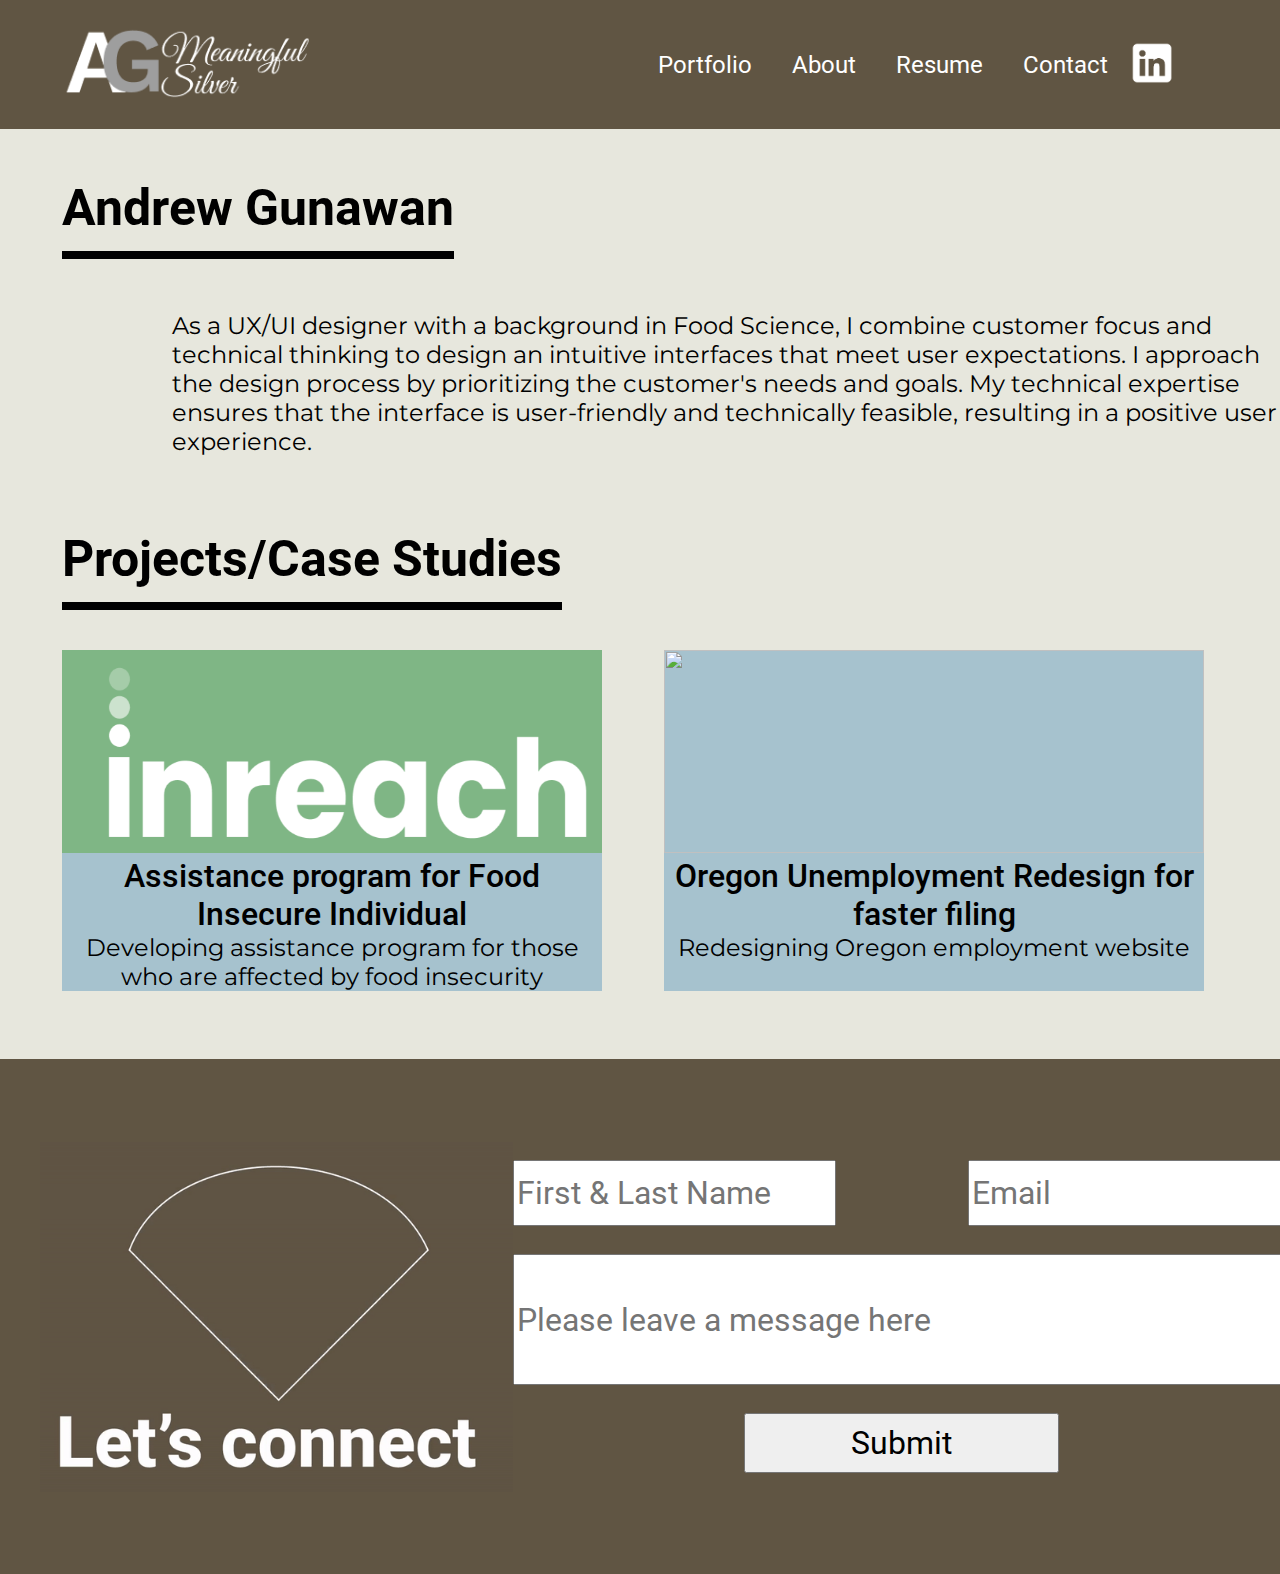
==== index.html @ 6656832b "Add files via upload" ====
<!DOCTYPE html>
<head>
    <title>
        Andrew Gunawan Portfolio
    </title>
    <meta name="Andrew Gunawan" content="Landing Page">
    <link rel="stylesheet" href="css/share.css">
    <link rel="stylesheet" href="css/index.css">
    <link rel="stylesheet" href="media/fonts/Roboto/Roboto-Regular.ttf">
    <link rel="stylesheet" href="media/fonts/Montserrat/static/Montserrat-Regular.ttf">

    <!-- <link rel="icon" type="image/x-icon" href="/images/favicon.ico"> -->
</head>

<body>
<div>    
    <nav>
        <div class="logo">
            <img src="media/images/Logo.png" height="72px">
        </div>
        <div class="tab">
            <a class="page" href="index.html">Portfolio</a>
            <a class="page" href="About.html">About</a>
            <a class="page" href="">Resume</a>
            <a class="page" href="">Contact</a>
            <a href="https://www.linkedin.com/in/andrew-g-35a85b111/" target="_blank">
            <img src="media/images/LinkedInWhiteColor.png" height="48px" width="48px">
            </a>
        </div>
    </nav>
</div>
<div class="title">
    <p>Andrew Gunawan</p>
</div>

<div class="description">
    <!-- <p>As a UX/UI designer, I bring a mix of creativity and technical expertise to every project. </p> -->
    <p>As a UX/UI designer with a background in Food Science, I combine customer focus and technical thinking to design an intuitive interfaces that meet user expectations. 
        I approach the design process by prioritizing the customer's needs and goals. My technical expertise ensures that the interface is user-friendly and technically feasible,
        resulting in a positive user experience.</p>
</div>
<div class="title">
    <p>Projects/Case Studies</p>
</div>

<div class="projects">
    <div class="inreach">
        <!-- <a href="casestudy1.html" target="_blank"> -->
        <a href="media/PDF/Assistance Program Portfolio.pdf" target="_blank">
        <div>
            <img class="logo" src="media/images/Inreach.png" height="203px" width="540px">
        </div>
        <div class="projectdesc">
            <p>Assistance program for Food Insecure Individual</p>
        </div>
        <div class="projectexp">
            <p>Developing assistance program for those who are affected by food insecurity</p>
        </div>
        </a>
    </div>       
    <div class="govweb">
        <!-- <a href="casestudy2.html" target="_blank"> -->
        <a href="media/PDF/Oregon.gov.png" target="_blank">
        <div>
            <img class="logo" src="media/images/Oregongov.pdf" height="203px" width="540px">
        </div>
        <div class="projectdesc">
            <p >Oregon Unemployment Redesign for faster filing</p>
        </div>
        <div class="projectexp">
            <p>Redesigning Oregon employment website</p>
        </div>
        </a>
    </div>
    <div class="empty">
        <img class="logo" src="media/images/Empty.png" height="203px" width="540px">
    </div>
</div>

<footer>
    <div class="gif">
        <img src="media/images/Invite.gif" height="350px">
    </div>
    <div class="inputfield">
        <div class="top">
            <input placeholder="First & Last Name" style="width:315px;height:60px;font-size:24pt;font-family:Roboto;margin-right:132px;">
            <input placeholder="Email" style="width:315px;height:60px;font-size:24pt;font-family:Roboto;">
        </div>
        <div class="mid">
            <input placeholder="Please leave a message here" style="width:770px;height:125px;font-size:24pt;font-family:Roboto;">
        </div>
        <div class="bot">
            <input type="Submit" value="Submit" style="width:315px;height:60px;font-size:24pt;font-family:Roboto;">
        </div>
    </div>
    <div class="socialmedia">
        <a href="https://www.linkedin.com/in/andrew-g-35a85b111/" target="_blank"><img src="media/images/LinkedInWhiteColor.png" height="48px" width="48px"></a>
        <a href="" target="_blank"><img src="media/images/Facebook.png" height="48px" width="48px"></a>
        <a href="" target="_blank"><img src="media/images/Instagram.png" height="48px" width="48px"></a>
        <a href="" target="_blank"><img src="media/images/Email.png" height="48px" width="48px"></a>
        <a href="" target="_blank"><img src="media/images/Phone.png" height="48px" width="48px"></a>
    </div>
</footer>

</body>
---- css/share.css ----
@font-face {
       font-family: Roboto;
       src: url(../media/fonts/Roboto/Roboto-Regular.ttf);
     }
@font-face{
    font-family: Montserrat; 
    src: url(../media/fonts/Montserrat/static/Montserrat-Regular.ttf)
}
@font-face {
    font-family: ExtraRoboto;
    src: url(../media/fonts/Roboto/Roboto-Bold.ttf);
}
@font-face {
    font-family: SemiBoldRoboto;
    src: url(../media/fonts/Roboto/Roboto-Medium.ttf);
}

nav{
    background-color:#605543;
    display: flex;
    justify-content: space-between;
    align-items: center;
    height: 129px;
    padding: 0px 104px 0px 60px;
}

footer{
    margin-top: 68px;
    background-color:#605543;
    display: flex;
    justify-content: space-between;
    align-items: center;
}
.gif>img{
    display: flex;
    align-items: left;
    padding-left: 40px;
}
.socialmedia{
    margin-top: 26px;
    margin-bottom: 9px;
    padding-right: 60px;
    display: flex;
    flex-direction: column;
}
.socialmedia>a{
    padding: 22px;
}
.inputfield{
    display: flex;
    flex-direction: column;
    align-items:center;
    flex-wrap:nowrap;
}
.top{
    display: flex;
    flex-direction: row;
    margin-bottom: 28px;
}
.mid{
    margin-bottom: 28px;
}
---- css/index.css ----
@font-face {
    font-family: Roboto;
    src: url(../media/fonts/Roboto/Roboto-Regular.ttf);
  }
@font-face{
 font-family: Montserrat; 
 src: url(../media/fonts/Montserrat/static/Montserrat-Regular.ttf)
}
@font-face {
 font-family: ExtraRoboto;
 src: url(../media/fonts/Roboto/Roboto-Bold.ttf);
}
@font-face {
 font-family: SemiBoldRoboto;
 src: url(../media/fonts/Roboto/Roboto-Medium.ttf);
}
body{
    margin: 0px;
    background-color: #E7E7DD;
}
.page{
    font-family: Roboto;
    font-size: 24px;
    color:#FFFFFF;
    text-decoration: none;
    padding: 20px;
}
.tab{
    display: flex;
    flex-wrap:nowrap;
    align-items: center;
}
.title>p{
    font-family: ExtraRoboto;
    font-size: 50px;
    padding-left: 62px;
    text-decoration: underline; 
    text-underline-offset: 26px;
    text-decoration-thickness: 8px;
}
    
.description{
    display: flex;
    font-family: Montserrat;
    font-size: 24px;
    padding-left: 172px;
    max-width: 1200px;
}
.projects{
    display:flex;
    flex-direction: row;
    justify-content:space-between;
    margin:62px;
    flex-wrap: nowrap;
}
.empty{
    background-color:#E7E7DD;
}
.inreach{
    display: flex;
    flex-direction: column;
    max-width: 540px;
    max-height: 400px;
    background-color: #A6C2CE;
    margin-right:62px;
}
.inreach>a{
    text-decoration: none;
    color:black;
}
.govweb>a{
    text-decoration: none;
    color:black;
}
.logo{
    margin:0px;
}
.projectdesc>p{
    font-family: SemiBoldRoboto;
    font-size: 32px;
    text-align:center;
    margin:0px;
}
.projectexp>p{
    font-family: Montserrat;
    font-size: 24px;
    text-align: center;
    padding:0%;
    margin:0px;
}
.govweb{
    display: flex;
    flex-direction: column;
    max-width: 540px;
    max-height: 400px;
    background-color: #A6C2CE;
}
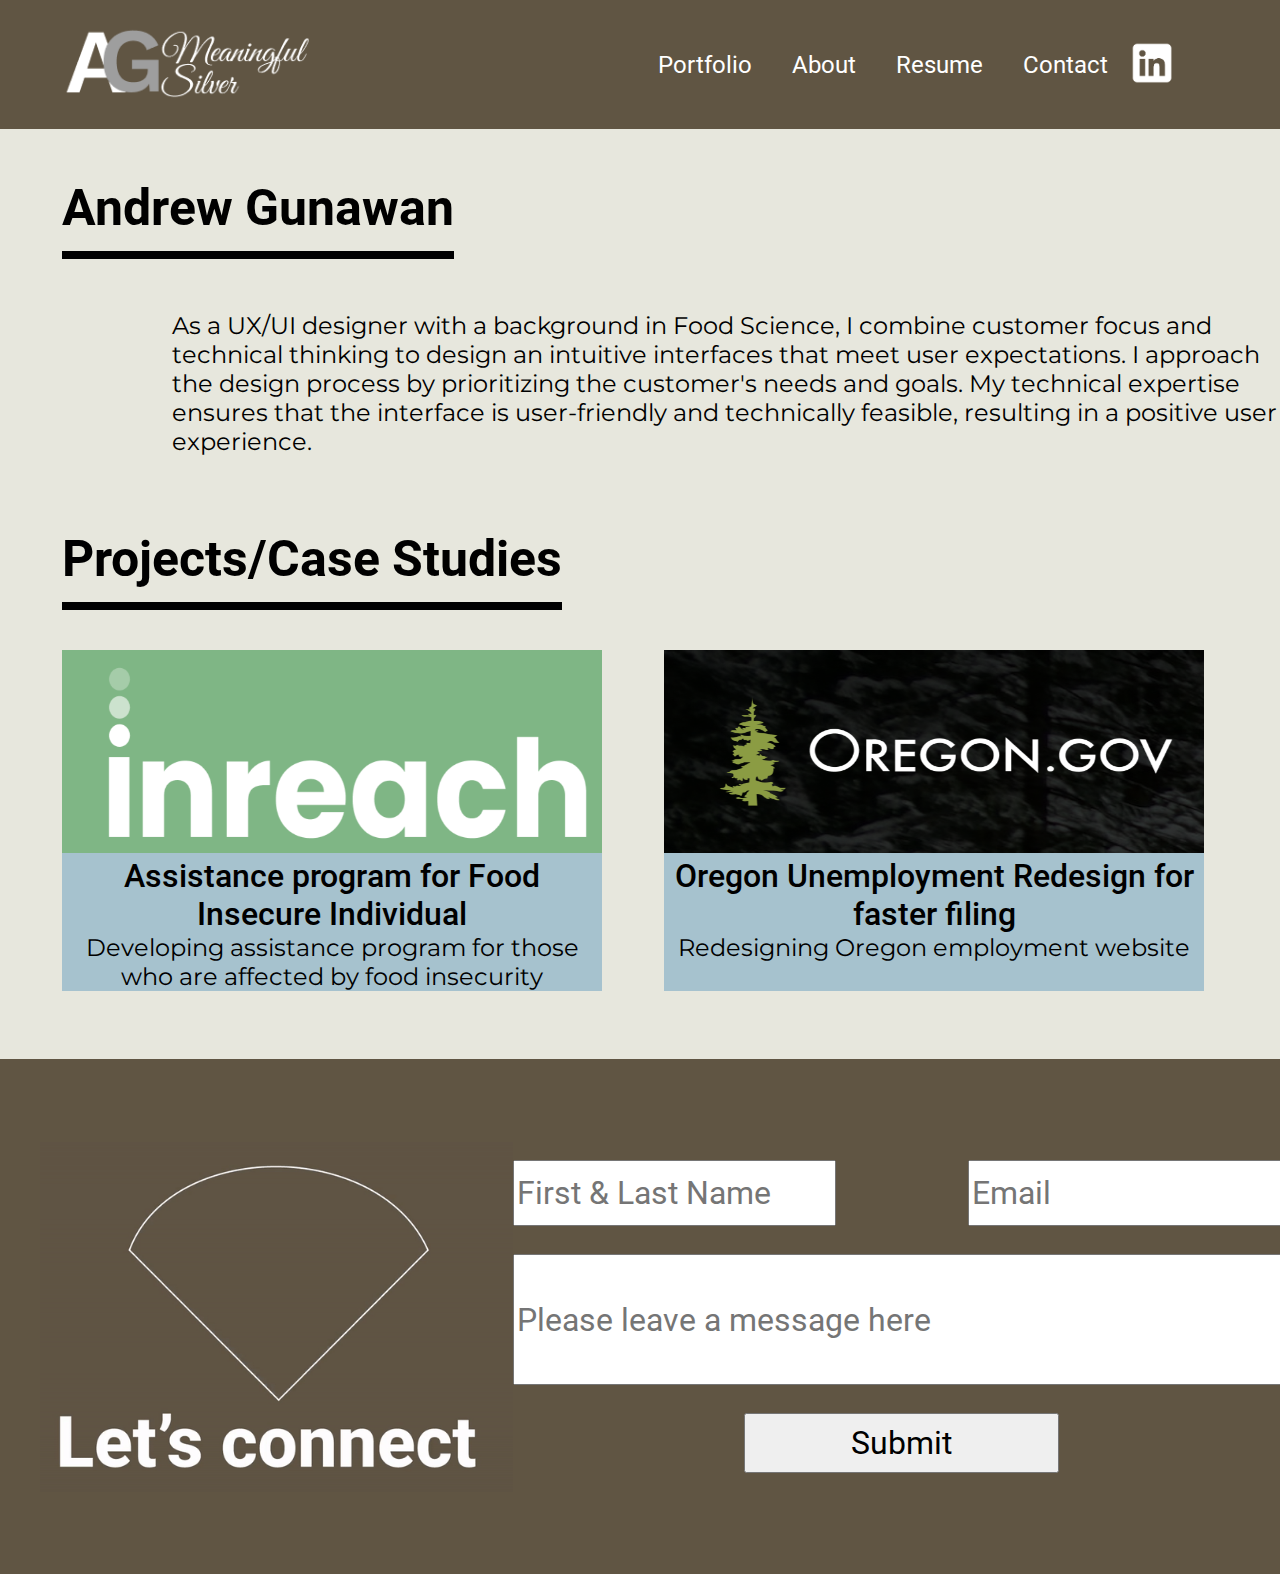
==== commit 9f8e61f2: "Update index.html" ====
--- a/index.html
+++ b/index.html
@@ -62,7 +62,7 @@
         <!-- <a href="casestudy2.html" target="_blank"> -->
         <a href="media/PDF/Oregon.gov.png" target="_blank">
         <div>
-            <img class="logo" src="media/images/Oregongov.pdf" height="203px" width="540px">
+            <img class="logo" src="media/images/Oregongov.png" height="203px" width="540px">
         </div>
         <div class="projectdesc">
             <p >Oregon Unemployment Redesign for faster filing</p>
@@ -102,4 +102,4 @@
     </div>
 </footer>
 
-</body>+</body>
